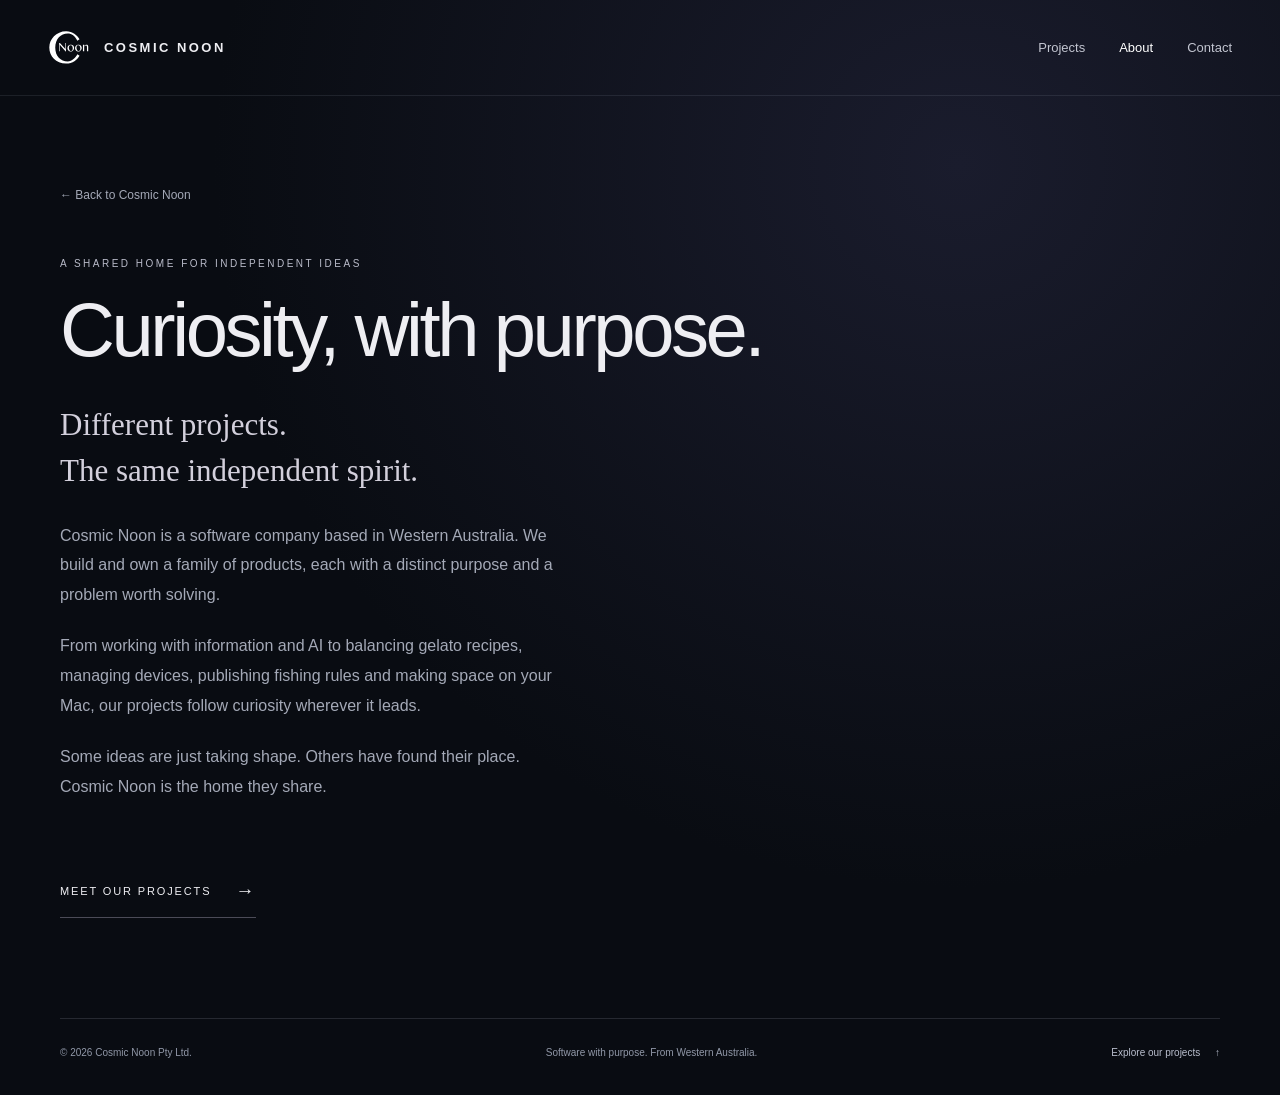
==== about/index.html @ d158172a "Refresh Cosmic Noon with project portfolio and SpaceKeeper page" ====
<!DOCTYPE html>
<html lang="en">
<head>
  <meta charset="utf-8">
  <meta name="viewport" content="width=device-width, initial-scale=1">
  <title>About — Cosmic Noon</title>
  <meta name="description" content="Cosmic Noon is an independent software company in Western Australia, building purposeful products for different worlds.">
  <meta name="theme-color" content="#090c12">
  <link rel="canonical" href="https://cosmicnoon.com.au/about/">
  <link rel="icon" href="/images/cosmic-noon-logo.svg" type="image/svg+xml">
  <link rel="stylesheet" href="/assets/css/site.css">
</head>
<body class="inner-page">
  <a class="skip-link" href="#main">Skip to content</a>
  <header class="site-header">
    <a class="brand" href="/" aria-label="Cosmic Noon home"><img src="/images/cosmic-noon-logo.svg" alt="" width="44" height="40"><span>Cosmic Noon</span></a>
    <nav aria-label="Main navigation"><a href="/#projects">Projects</a><a href="/about/" aria-current="page">About</a><a href="/contact/">Contact</a></nav>
  </header>
  <main id="main" class="page-main page-width">
    <a class="back-link" href="/">← Back to Cosmic Noon</a>
    <p class="eyebrow">A shared home for independent ideas</p><h1>Curiosity, with purpose.</h1>
    <p class="lead">Different projects.<br>The same independent spirit.</p>
    <p class="body-copy">Cosmic Noon is a software company based in Western Australia. We build and own a family of products, each with a distinct purpose and a problem worth solving.</p>
    <p class="body-copy">From working with information and AI to balancing gelato recipes, managing devices, publishing fishing rules and making space on your Mac, our projects follow curiosity wherever it leads.</p>
    <p class="body-copy">Some ideas are just taking shape. Others have found their place. Cosmic Noon is the home they share.</p>
    <a class="explore-link" href="/#projects">Meet our projects <span aria-hidden="true">→</span></a>
  </main>
  <footer class="site-footer page-width"><p>© <span data-year>2026</span> Cosmic Noon Pty Ltd.</p><p>Software with purpose. From Western Australia.</p><a href="/#projects">Explore our projects <span aria-hidden="true">↑</span></a></footer>
  <script src="/assets/js/site.js" defer></script>
</body>
</html>
---- assets/css/site.css ----
/* Cosmic Noon — independent software, under a shared sky. */
:root{color-scheme:dark;--bg:#090c12;--panel:#10141d;--text:#eeeef2;--muted:#a4a9b7;--line:rgba(210,217,240,.14);--accent:#c7c9ee;font-family:-apple-system,BlinkMacSystemFont,"Segoe UI",sans-serif;font-synthesis:none}
*{box-sizing:border-box}
html{scroll-behavior:smooth;scroll-padding-top:100px}
body{margin:0;background:var(--bg);color:var(--text);font-size:16px;line-height:1.65;-webkit-font-smoothing:antialiased}
a{color:inherit;text-decoration:none}
button{font:inherit}
img{display:block;max-width:100%}
h1,h2,h3,p{margin:0}
a,button{touch-action:manipulation}
a:focus-visible,button:focus-visible{outline:2px solid #e2d5ff;outline-offset:6px}
::selection{background:#514968;color:white}
.skip-link{position:fixed;top:12px;left:16px;z-index:20;transform:translateY(-160%);background:#fff;color:#111;padding:10px 18px;border-radius:4px}
.skip-link:focus{transform:none}
.page-width{width:min(1160px,calc(100% - 96px));margin-inline:auto}
.site-header{position:absolute;z-index:5;top:0;left:0;width:100%;height:96px;padding:0 48px;display:flex;align-items:center;justify-content:space-between;border-bottom:1px solid rgba(220,226,255,.09)}
.brand{display:flex;gap:14px;align-items:center}
.brand img{width:42px;height:40px;object-fit:contain}
.brand span{font-size:13px;letter-spacing:.19em;text-transform:uppercase;font-weight:600}
.site-header nav{display:flex;gap:34px;align-items:center}
.site-header nav a{font-size:13px;color:#c2c5d0;transition:color .2s;padding:12px 0}
.site-header nav a:hover,.site-header nav a[aria-current=page]{color:#fff}
.hero{min-height:680px;min-height:min(760px,88svh);position:relative;isolation:isolate;display:grid;align-items:center;text-align:center;padding:145px 24px 125px;overflow:hidden;background:#0a0d17}
.hero:before{content:"";position:absolute;inset:0;z-index:-2;background:url('/images/cosmic-nebula.jpg') center 54%/cover no-repeat}
.hero:after{content:"";position:absolute;inset:0;z-index:-1;background:linear-gradient(180deg,rgba(7,9,16,.26),rgba(7,9,16,.08) 42%,rgba(9,12,18,.4) 75%,var(--bg)),linear-gradient(90deg,rgba(7,9,16,.18),transparent,rgba(7,9,16,.18))}
.hero-content{padding-top:20px}
.eyebrow{font-size:10px;text-transform:uppercase;letter-spacing:.25em;color:#b9bbc9;font-weight:500}
.hero h1{font-size:clamp(55px,7.6vw,110px);font-weight:300;letter-spacing:-.055em;line-height:1.15;margin:27px 0 22px;text-shadow:0 2px 40px rgba(0,0,0,.25)}
.title-star{display:inline-block;font-size:.28em;vertical-align:top;margin:12px 0 0 12px;color:#cdc2d9}
.tagline{font-family:Georgia,"Times New Roman",serif;font-size:clamp(19px,2.1vw,26px);line-height:1.65;color:#d1ced9;font-weight:400}
.explore-link{display:inline-flex;align-items:center;gap:24px;margin-top:42px;font-size:11px;text-transform:uppercase;letter-spacing:.17em;padding:10px 0;border-bottom:1px solid rgba(229,222,246,.3)}
.explore-link span{font-size:19px;transition:transform .2s}.explore-link:hover span{transform:translateY(4px)}
.hero-caption{position:absolute;bottom:46px;left:48px;right:48px;display:flex;justify-content:space-between;font-size:9px;text-transform:uppercase;letter-spacing:.2em;color:#9b9eae}
.projects{padding-top:35px;padding-bottom:88px;scroll-margin-top:0}
.section-heading{display:flex;justify-content:space-between;align-items:flex-end;gap:32px;margin-bottom:34px}
.section-heading h2{font-size:clamp(25px,3vw,35px);letter-spacing:-.025em;font-weight:400;margin-top:9px;line-height:1.3}
.section-heading>p{font-size:12px;color:var(--muted);padding-bottom:3px}
.project-grid{display:grid;grid-template-columns:repeat(6,minmax(0,1fr));gap:18px}
.project-card{--card-accent:#bbb3de;grid-column:span 2;min-height:323px;padding:28px 29px 22px;border:1px solid var(--line);border-radius:10px;background:linear-gradient(135deg,rgba(167,173,208,.045),transparent 70%),var(--panel);display:flex;flex-direction:column;position:relative;transition:transform .2s,border-color .2s,background-color .2s}
.project-card:nth-last-child(-n+2){grid-column:span 3}
.project-card:hover{transform:translateY(-4px);border-color:var(--card-accent);background-color:#151925}
.gelato-maestro{--card-accent:#d7b89b}.inoon{--card-accent:#9fc3dd}.fishoz{--card-accent:#9fcbbf}.spacekeeper{--card-accent:#b8b9e2}
.card-top{display:flex;justify-content:space-between;align-items:flex-start;margin-bottom:25px}
.project-icon{width:68px;height:68px}
.card-arrow{font-size:21px;line-height:1;color:#8f94a5;padding:2px}
.project-category{color:var(--card-accent);font-size:9px;letter-spacing:.15em;text-transform:uppercase;margin-bottom:5px}
.project-card h3{font-size:24px;font-weight:450;letter-spacing:-.025em;margin-bottom:9px;line-height:1.35}
.project-description{font-size:14px;line-height:1.7;color:#aeb3c2;max-width:43ch;margin-bottom:26px}
.card-link{margin-top:auto;padding-top:16px;border-top:1px solid var(--line);font-size:11px;color:#d1d4de;display:flex;justify-content:space-between;gap:12px}
.card-link span{color:var(--card-accent)}
.site-footer{padding:26px 0 34px;border-top:1px solid var(--line);display:flex;justify-content:space-between;gap:20px;font-size:10px;color:#9198a8}
.site-footer a{color:#b9becd}.site-footer a span{margin-left:12px}
.inner-page{background:radial-gradient(ellipse at 75% 15%,#1a1c2d 0,transparent 55%),var(--bg)}
.inner-page .site-header{position:relative}
.page-main{min-height:calc(100svh - 182px);padding-top:85px;padding-bottom:100px}
.back-link{display:inline-flex;align-items:center;gap:12px;color:var(--muted);font-size:12px;margin-bottom:50px}
.page-main h1{font-size:clamp(45px,6vw,76px);font-weight:300;line-height:1.15;letter-spacing:-.045em;margin:14px 0 28px}
.page-main .lead{font-family:Georgia,"Times New Roman",serif;font-size:clamp(23px,3vw,31px);line-height:1.5;color:#d3d0dc;max-width:24ch;margin-bottom:26px}
.page-main .body-copy{color:var(--muted);font-size:16px;max-width:57ch;line-height:1.85;margin-bottom:22px}
.page-main .body-copy a,.contact-email{border-bottom:1px solid #77788e;padding-bottom:3px;color:#e2deee}
.contact-email{font-size:clamp(19px,3vw,30px);display:inline-block;margin-top:10px;overflow-wrap:anywhere}
.product-layout{display:grid;grid-template-columns:1.3fr 1fr;gap:100px;align-items:center}
.product-emblem{aspect-ratio:1;display:grid;place-items:center;position:relative;background:radial-gradient(circle,rgba(140,137,200,.13),transparent 67%)}
.product-emblem:before,.product-emblem:after{content:"";position:absolute;border:1px solid rgba(177,176,224,.15);border-radius:50%;width:90%;height:90%}
.product-emblem:after{width:68%;height:68%;border-style:dashed;transform:rotate(-20deg)}
.product-emblem img{width:52%;height:auto}
.download-area{margin-top:35px}
.download-placeholder{display:inline-flex;align-items:center;gap:12px;padding:13px 23px;border:1px solid #53526b;background:#252437;color:#d5d1e4;border-radius:6px;font-size:14px;cursor:not-allowed}
.download-note{font-size:12px;color:var(--muted);margin-top:13px;max-width:42ch}
.product-note{margin-top:60px;padding-top:28px;border-top:1px solid var(--line);max-width:650px}
.product-note h2{font-size:20px;font-weight:400;margin-bottom:12px}
.product-note p{font-size:14px;color:var(--muted)}
@media(min-width:1500px){.hero{min-height:750px}}
@media(max-width:1000px){.page-width{width:calc(100% - 64px)}.site-header{padding-inline:32px}.hero-caption{left:32px;right:32px}.section-heading>p{max-width:170px}.project-card{padding:24px}.product-layout{gap:35px}.site-footer>p:nth-child(2){display:none}}
@media(max-width:760px){.project-grid{grid-template-columns:repeat(2,minmax(0,1fr))}.project-card,.project-card:nth-last-child(-n+2){grid-column:span 1}.project-card:last-child{grid-column:1/-1}.section-heading{align-items:flex-start;flex-direction:column;gap:13px}.section-heading>p{max-width:none}.hero{min-height:630px}.product-layout{grid-template-columns:1fr}.product-emblem{display:none}.page-main{padding-top:50px}.back-link{margin-bottom:35px}}
@media(max-width:520px){.page-width{width:calc(100% - 40px)}.site-header{height:82px;padding-inline:20px}.brand{gap:8px}.brand img{width:32px;height:31px}.brand span{font-size:10px;letter-spacing:.1em}.site-header nav{gap:17px}.site-header nav a{font-size:11px}.hero{min-height:590px;padding:135px 20px 108px}.hero-content{padding-top:0}.hero h1{font-size:60px;letter-spacing:-.055em;margin-top:22px}.title-star{margin-left:7px;margin-top:8px}.hero .eyebrow{font-size:8px;letter-spacing:.18em}.tagline{font-size:20px;max-width:29ch;margin-inline:auto}.desktop-break{display:none}.hero-caption{left:20px;right:20px;bottom:37px;font-size:8px;letter-spacing:.12em}.hero-caption span:last-child{display:none}.explore-link{margin-top:28px}.projects{padding-top:18px;padding-bottom:54px}.section-heading{margin-bottom:26px}.section-heading h2{font-size:28px;max-width:16ch}.project-grid{grid-template-columns:1fr;gap:14px}.project-card{padding:25px;min-height:305px}.project-card:last-child{grid-column:auto}.card-top{margin-bottom:19px}.project-description{max-width:37ch}.site-footer{font-size:9px;gap:15px;padding-bottom:24px;align-items:center}.site-footer>a{white-space:nowrap}.page-main{padding-bottom:65px}.page-main h1{font-size:48px}.page-main .body-copy{font-size:15px}}
@media(max-width:360px){.hero h1{font-size:48px}.brand span{font-size:9px}.site-header nav{gap:13px}}
@media(prefers-reduced-motion:reduce){html{scroll-behavior:auto}*,*:before,*:after{transition:none!important}}
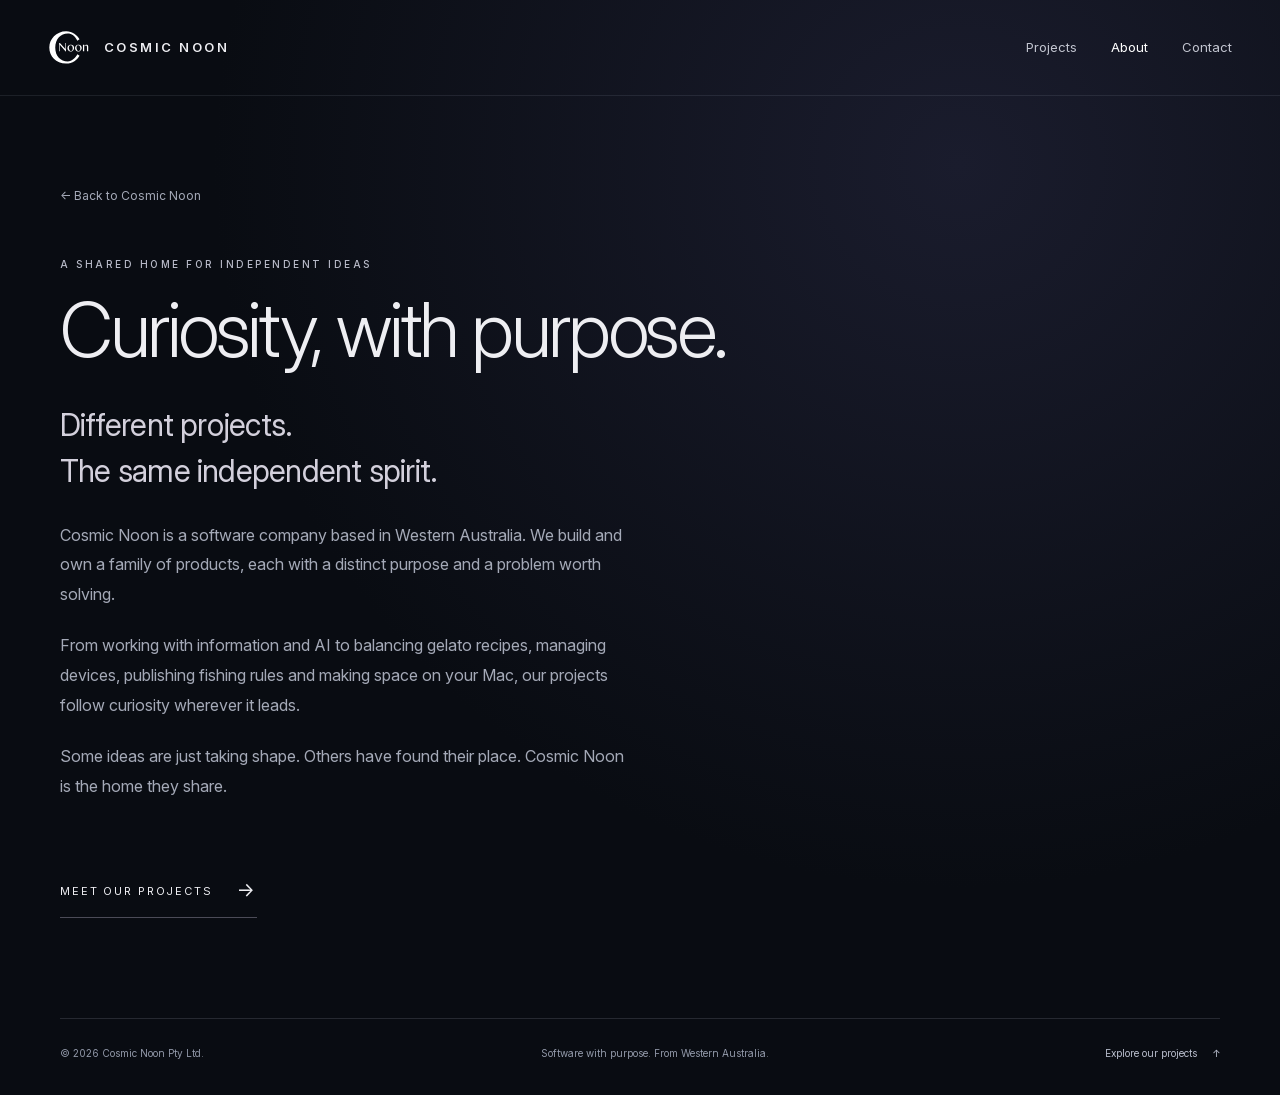
==== commit b86357c7: "Unify site typography and project initials with Inter" ====
--- a/about/index.html
+++ b/about/index.html
@@ -8,6 +8,7 @@
   <meta name="theme-color" content="#090c12">
   <link rel="canonical" href="https://cosmicnoon.com.au/about/">
   <link rel="icon" href="/images/cosmic-noon-logo.svg" type="image/svg+xml">
+  <link rel="preload" href="/assets/fonts/InterVariable.woff2" as="font" type="font/woff2" crossorigin>
   <link rel="stylesheet" href="/assets/css/site.css">
 </head>
 <body class="inner-page">
--- a/assets/css/site.css
+++ b/assets/css/site.css
@@ -1,5 +1,6 @@
 /* Cosmic Noon — independent software, under a shared sky. */
-:root{color-scheme:dark;--bg:#090c12;--panel:#10141d;--text:#eeeef2;--muted:#a4a9b7;--line:rgba(210,217,240,.14);--accent:#c7c9ee;font-family:-apple-system,BlinkMacSystemFont,"Segoe UI",sans-serif;font-synthesis:none}
+@font-face{font-family:Inter;src:url('/assets/fonts/InterVariable.woff2') format('woff2');font-style:normal;font-weight:100 900;font-display:swap}
+:root{color-scheme:dark;--bg:#090c12;--panel:#10141d;--text:#eeeef2;--muted:#a4a9b7;--line:rgba(210,217,240,.14);--accent:#c7c9ee;font-family:Inter,sans-serif;font-synthesis:none;font-optical-sizing:auto}
 *{box-sizing:border-box}
 html{scroll-behavior:smooth;scroll-padding-top:100px}
 body{margin:0;background:var(--bg);color:var(--text);font-size:16px;line-height:1.65;-webkit-font-smoothing:antialiased}
@@ -27,7 +28,7 @@
 .eyebrow{font-size:10px;text-transform:uppercase;letter-spacing:.25em;color:#b9bbc9;font-weight:500}
 .hero h1{font-size:clamp(55px,7.6vw,110px);font-weight:300;letter-spacing:-.055em;line-height:1.15;margin:27px 0 22px;text-shadow:0 2px 40px rgba(0,0,0,.25)}
 .title-star{display:inline-block;font-size:.28em;vertical-align:top;margin:12px 0 0 12px;color:#cdc2d9}
-.tagline{font-family:Georgia,"Times New Roman",serif;font-size:clamp(19px,2.1vw,26px);line-height:1.65;color:#d1ced9;font-weight:400}
+.tagline{font-size:clamp(19px,2.1vw,26px);line-height:1.65;color:#d1ced9;font-weight:400;letter-spacing:-.025em}
 .explore-link{display:inline-flex;align-items:center;gap:24px;margin-top:42px;font-size:11px;text-transform:uppercase;letter-spacing:.17em;padding:10px 0;border-bottom:1px solid rgba(229,222,246,.3)}
 .explore-link span{font-size:19px;transition:transform .2s}.explore-link:hover span{transform:translateY(4px)}
 .hero-caption{position:absolute;bottom:46px;left:48px;right:48px;display:flex;justify-content:space-between;font-size:9px;text-transform:uppercase;letter-spacing:.2em;color:#9b9eae}
@@ -55,7 +56,7 @@
 .page-main{min-height:calc(100svh - 182px);padding-top:85px;padding-bottom:100px}
 .back-link{display:inline-flex;align-items:center;gap:12px;color:var(--muted);font-size:12px;margin-bottom:50px}
 .page-main h1{font-size:clamp(45px,6vw,76px);font-weight:300;line-height:1.15;letter-spacing:-.045em;margin:14px 0 28px}
-.page-main .lead{font-family:Georgia,"Times New Roman",serif;font-size:clamp(23px,3vw,31px);line-height:1.5;color:#d3d0dc;max-width:24ch;margin-bottom:26px}
+.page-main .lead{font-size:clamp(23px,3vw,31px);line-height:1.5;color:#d3d0dc;max-width:24ch;margin-bottom:26px;letter-spacing:-.025em}
 .page-main .body-copy{color:var(--muted);font-size:16px;max-width:57ch;line-height:1.85;margin-bottom:22px}
 .page-main .body-copy a,.contact-email{border-bottom:1px solid #77788e;padding-bottom:3px;color:#e2deee}
 .contact-email{font-size:clamp(19px,3vw,30px);display:inline-block;margin-top:10px;overflow-wrap:anywhere}
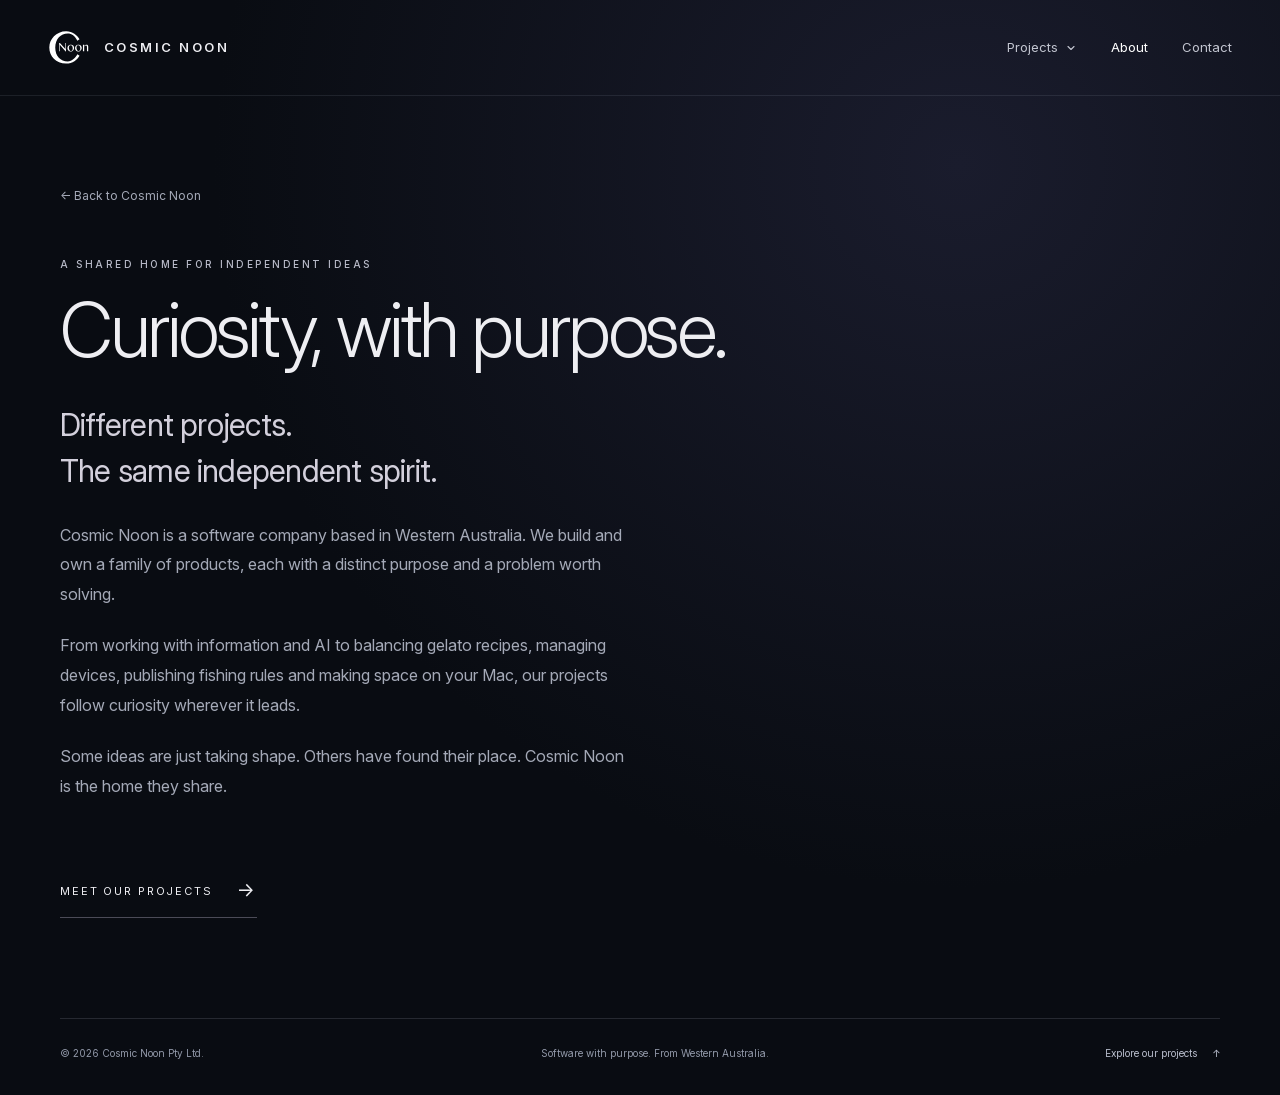
==== commit 52e6f550: "Add project dropdown navigation with miniature logos" ====
--- a/about/index.html
+++ b/about/index.html
@@ -15,7 +15,23 @@
   <a class="skip-link" href="#main">Skip to content</a>
   <header class="site-header">
     <a class="brand" href="/" aria-label="Cosmic Noon home"><img src="/images/cosmic-noon-logo.svg" alt="" width="44" height="40"><span>Cosmic Noon</span></a>
-    <nav aria-label="Main navigation"><a href="/#projects">Projects</a><a href="/about/" aria-current="page">About</a><a href="/contact/">Contact</a></nav>
+    <nav aria-label="Main navigation">
+      <details class="projects-menu">
+        <summary>Projects <svg class="menu-chevron" viewBox="0 0 16 16" width="12" height="12" aria-hidden="true"><path d="m4 6 4 4 4-4" fill="none" stroke="currentColor" stroke-width="1.5" stroke-linecap="round" stroke-linejoin="round"/></svg></summary>
+        <div class="projects-dropdown">
+          <ul aria-label="Projects">
+            <li><a class="project-menu-link" href="https://www.blabble.ai"><img src="/images/project-blabble.svg" alt="" width="36" height="36"><span><span class="project-menu-name">Blabble</span><span class="project-menu-description">Information &amp; AI</span></span><span class="project-menu-arrow" aria-hidden="true">↗</span></a></li>
+            <li><a class="project-menu-link" href="https://www.gelato-maestro.com"><img src="/images/project-gelato-maestro.svg" alt="" width="36" height="36"><span><span class="project-menu-name">Gelato Maestro</span><span class="project-menu-description">Craft &amp; precision</span></span><span class="project-menu-arrow" aria-hidden="true">↗</span></a></li>
+            <li><a class="project-menu-link" href="https://www.inoon.app"><img src="/images/project-inoon.svg" alt="" width="36" height="36"><span><span class="project-menu-name">iNoon</span><span class="project-menu-description">Devices &amp; data</span></span><span class="project-menu-arrow" aria-hidden="true">↗</span></a></li>
+            <li><a class="project-menu-link" href="https://www.fish-oz.com"><img src="/images/project-fishoz.svg" alt="" width="36" height="36"><span><span class="project-menu-name">FishOz</span><span class="project-menu-description">Rules &amp; the water</span></span><span class="project-menu-arrow" aria-hidden="true">↗</span></a></li>
+            <li><a class="project-menu-link" href="/spacekeeper/"><img src="/images/project-spacekeeper.svg" alt="" width="36" height="36"><span><span class="project-menu-name">SpaceKeeper</span><span class="project-menu-description">Disk space for macOS</span></span><span class="project-menu-arrow" aria-hidden="true">→</span></a></li>
+          </ul>
+          <a class="all-projects-link" href="/#projects">View all projects <span aria-hidden="true">→</span></a>
+        </div>
+      </details>
+      <a href="/about/" aria-current="page">About</a>
+      <a href="/contact/">Contact</a>
+    </nav>
   </header>
   <main id="main" class="page-main page-width">
     <a class="back-link" href="/">← Back to Cosmic Noon</a>
--- a/assets/css/site.css
+++ b/assets/css/site.css
@@ -21,6 +21,22 @@
 .site-header nav{display:flex;gap:34px;align-items:center}
 .site-header nav a{font-size:13px;color:#c2c5d0;transition:color .2s;padding:12px 0}
 .site-header nav a:hover,.site-header nav a[aria-current=page]{color:#fff}
+.projects-menu{position:relative}
+.projects-menu summary{display:flex;align-items:center;gap:7px;min-height:44px;padding:12px 0;list-style:none;cursor:pointer;font-size:13px;color:#c2c5d0;user-select:none}
+.projects-menu summary::-webkit-details-marker{display:none}
+.projects-menu summary:hover,.projects-menu[open] summary{color:#fff}
+.projects-menu summary:focus-visible{outline:2px solid #e2d5ff;outline-offset:6px;border-radius:2px}
+.menu-chevron{transition:transform .2s}
+.projects-menu[open] .menu-chevron{transform:rotate(180deg)}
+.projects-dropdown{position:absolute;top:calc(100% + 10px);right:-18px;width:304px;padding:9px;border:1px solid rgba(210,217,240,.2);border-radius:12px;background:#11151f;box-shadow:0 18px 60px rgba(0,0,0,.5);max-height:calc(100svh - 105px);overflow-y:auto}
+.projects-dropdown ul{list-style:none;margin:0;padding:0}
+.site-header nav .project-menu-link{display:flex;align-items:center;gap:13px;padding:11px 12px;border-radius:7px;color:#e0e2eb;transition:background-color .15s}
+.site-header nav .project-menu-link:hover,.site-header nav .project-menu-link:focus-visible,.site-header nav .project-menu-link[aria-current=page]{background:#202534;color:#fff}
+.project-menu-link img{flex:none;width:36px;height:36px}
+.project-menu-name{display:block;font-size:13px;line-height:1.5;font-weight:500}
+.project-menu-description{display:block;margin-top:2px;font-size:10px;line-height:1.5;color:var(--muted)}
+.project-menu-arrow{margin-left:auto;font-size:16px;color:#939bad}
+.site-header nav .all-projects-link{display:flex;justify-content:space-between;margin:8px 4px 0;padding:14px 9px 7px;border-top:1px solid var(--line);font-size:11px;color:#bfc4d5}
 .hero{min-height:680px;min-height:min(760px,88svh);position:relative;isolation:isolate;display:grid;align-items:center;text-align:center;padding:145px 24px 125px;overflow:hidden;background:#0a0d17}
 .hero:before{content:"";position:absolute;inset:0;z-index:-2;background:url('/images/cosmic-nebula.jpg') center 54%/cover no-repeat}
 .hero:after{content:"";position:absolute;inset:0;z-index:-1;background:linear-gradient(180deg,rgba(7,9,16,.26),rgba(7,9,16,.08) 42%,rgba(9,12,18,.4) 75%,var(--bg)),linear-gradient(90deg,rgba(7,9,16,.18),transparent,rgba(7,9,16,.18))}
@@ -76,4 +92,6 @@
 @media(max-width:760px){.project-grid{grid-template-columns:repeat(2,minmax(0,1fr))}.project-card,.project-card:nth-last-child(-n+2){grid-column:span 1}.project-card:last-child{grid-column:1/-1}.section-heading{align-items:flex-start;flex-direction:column;gap:13px}.section-heading>p{max-width:none}.hero{min-height:630px}.product-layout{grid-template-columns:1fr}.product-emblem{display:none}.page-main{padding-top:50px}.back-link{margin-bottom:35px}}
 @media(max-width:520px){.page-width{width:calc(100% - 40px)}.site-header{height:82px;padding-inline:20px}.brand{gap:8px}.brand img{width:32px;height:31px}.brand span{font-size:10px;letter-spacing:.1em}.site-header nav{gap:17px}.site-header nav a{font-size:11px}.hero{min-height:590px;padding:135px 20px 108px}.hero-content{padding-top:0}.hero h1{font-size:60px;letter-spacing:-.055em;margin-top:22px}.title-star{margin-left:7px;margin-top:8px}.hero .eyebrow{font-size:8px;letter-spacing:.18em}.tagline{font-size:20px;max-width:29ch;margin-inline:auto}.desktop-break{display:none}.hero-caption{left:20px;right:20px;bottom:37px;font-size:8px;letter-spacing:.12em}.hero-caption span:last-child{display:none}.explore-link{margin-top:28px}.projects{padding-top:18px;padding-bottom:54px}.section-heading{margin-bottom:26px}.section-heading h2{font-size:28px;max-width:16ch}.project-grid{grid-template-columns:1fr;gap:14px}.project-card{padding:25px;min-height:305px}.project-card:last-child{grid-column:auto}.card-top{margin-bottom:19px}.project-description{max-width:37ch}.site-footer{font-size:9px;gap:15px;padding-bottom:24px;align-items:center}.site-footer>a{white-space:nowrap}.page-main{padding-bottom:65px}.page-main h1{font-size:48px}.page-main .body-copy{font-size:15px}}
 @media(max-width:360px){.hero h1{font-size:48px}.brand span{font-size:9px}.site-header nav{gap:13px}}
+@media(max-width:520px){.projects-menu{position:static}.projects-menu summary{font-size:11px;gap:4px}.menu-chevron{width:10px;height:10px}.site-header nav{gap:13px}.projects-dropdown{top:70px;right:20px;width:min(304px,calc(100vw - 40px));max-height:calc(100svh - 90px)}}
+@media(max-width:360px){.site-header nav{gap:10px}.brand{gap:6px}}
 @media(prefers-reduced-motion:reduce){html{scroll-behavior:auto}*,*:before,*:after{transition:none!important}}
